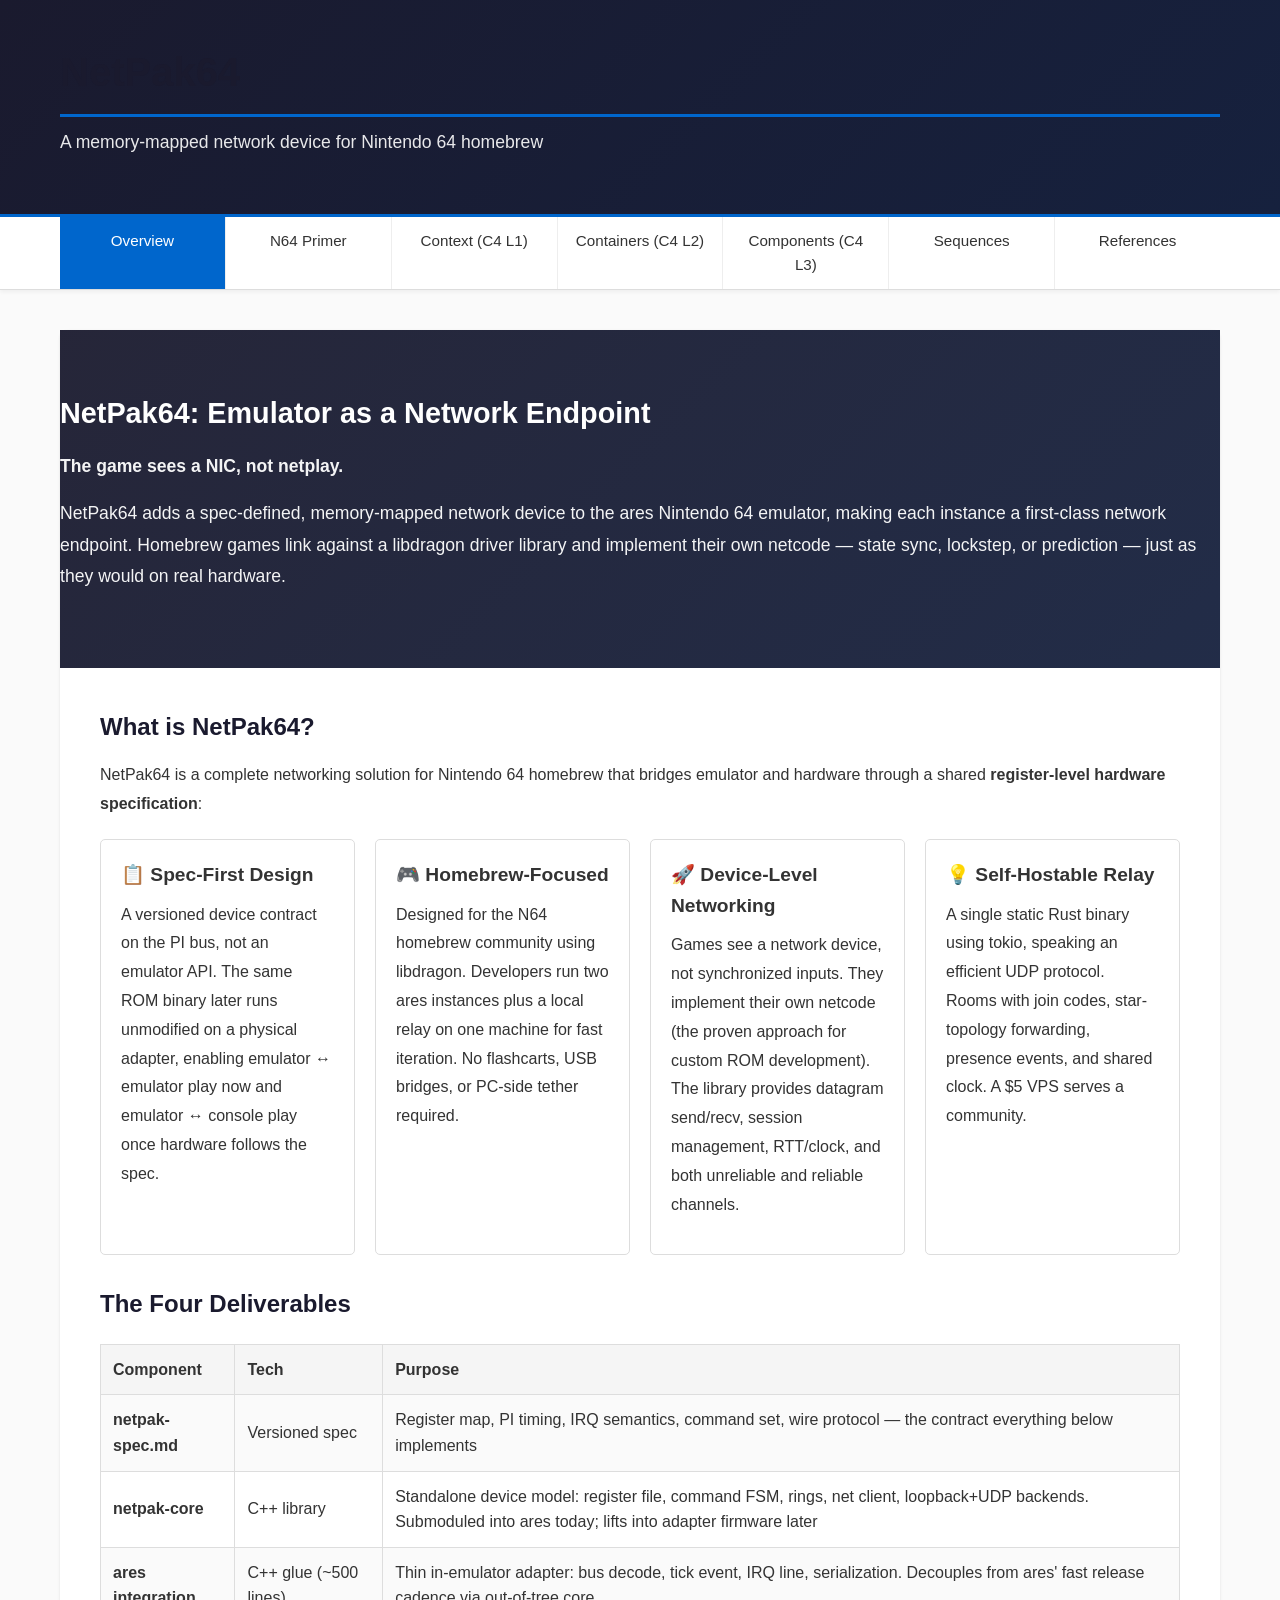
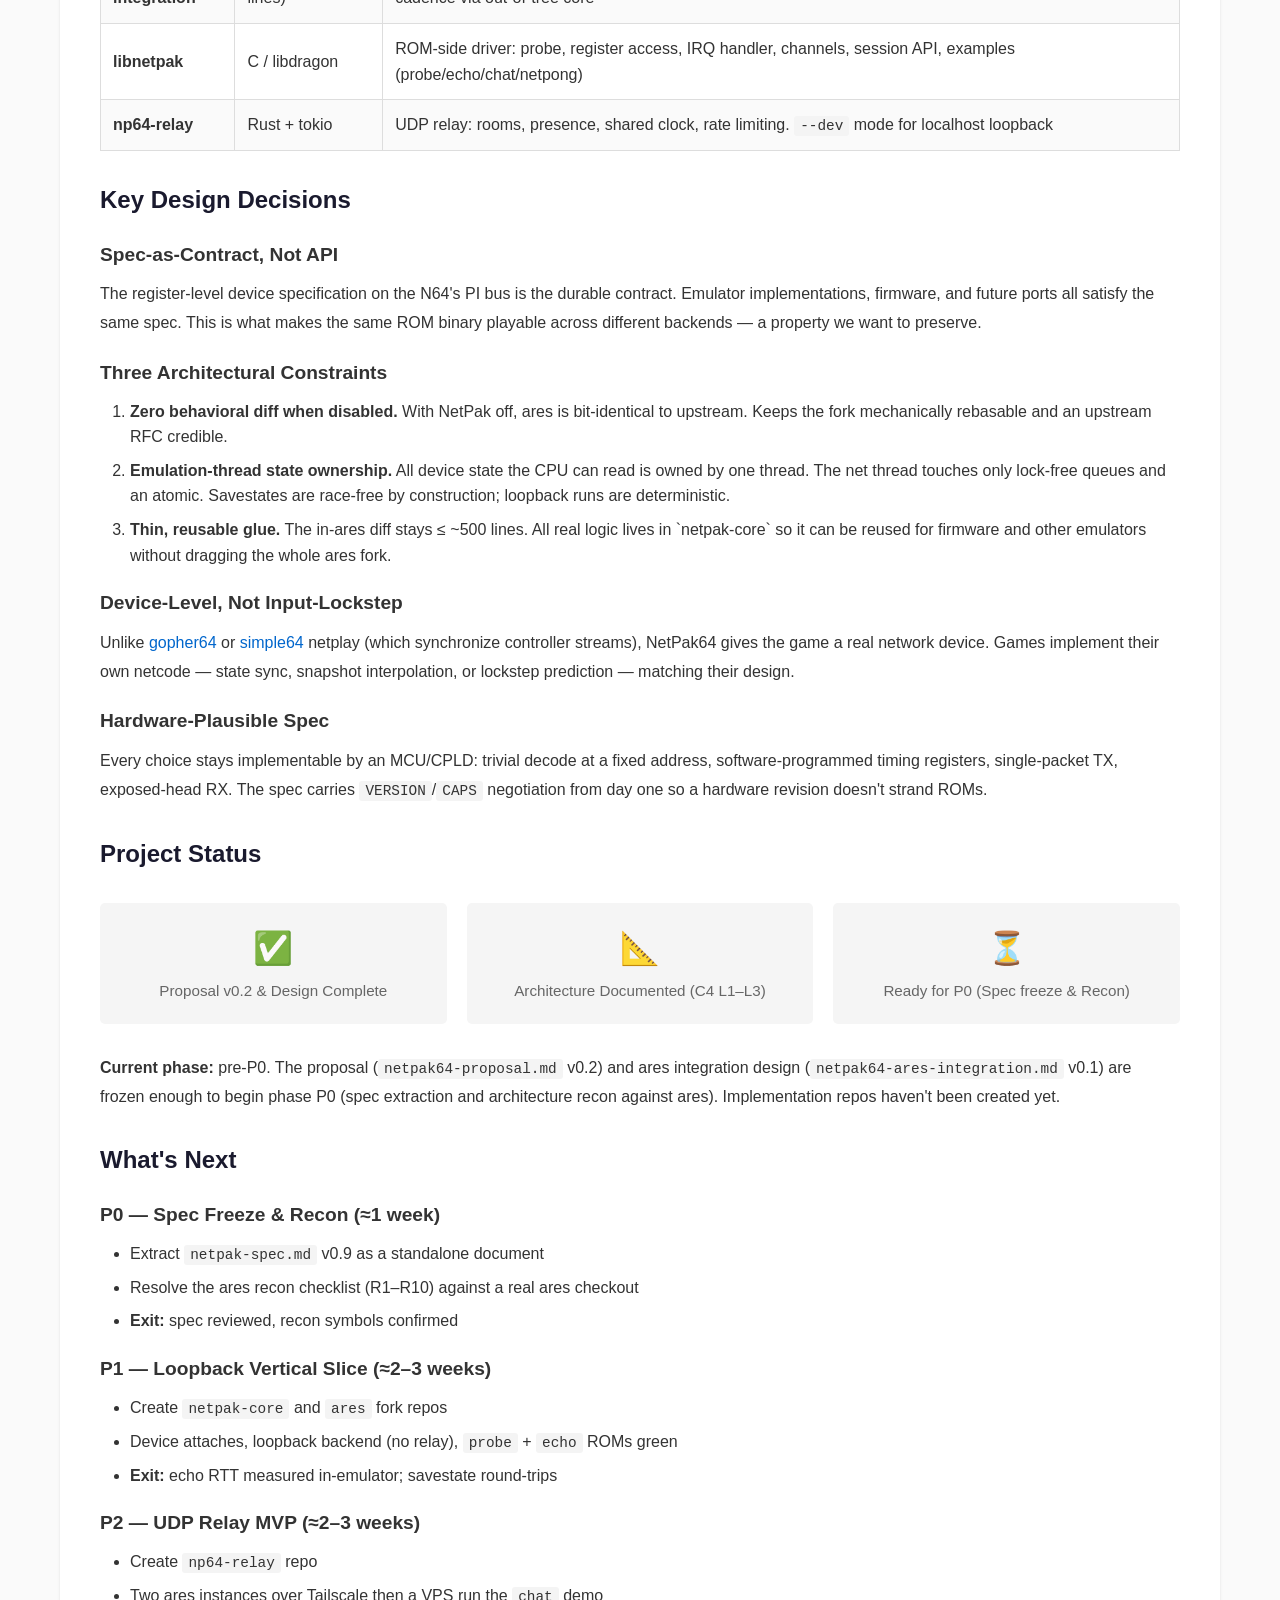
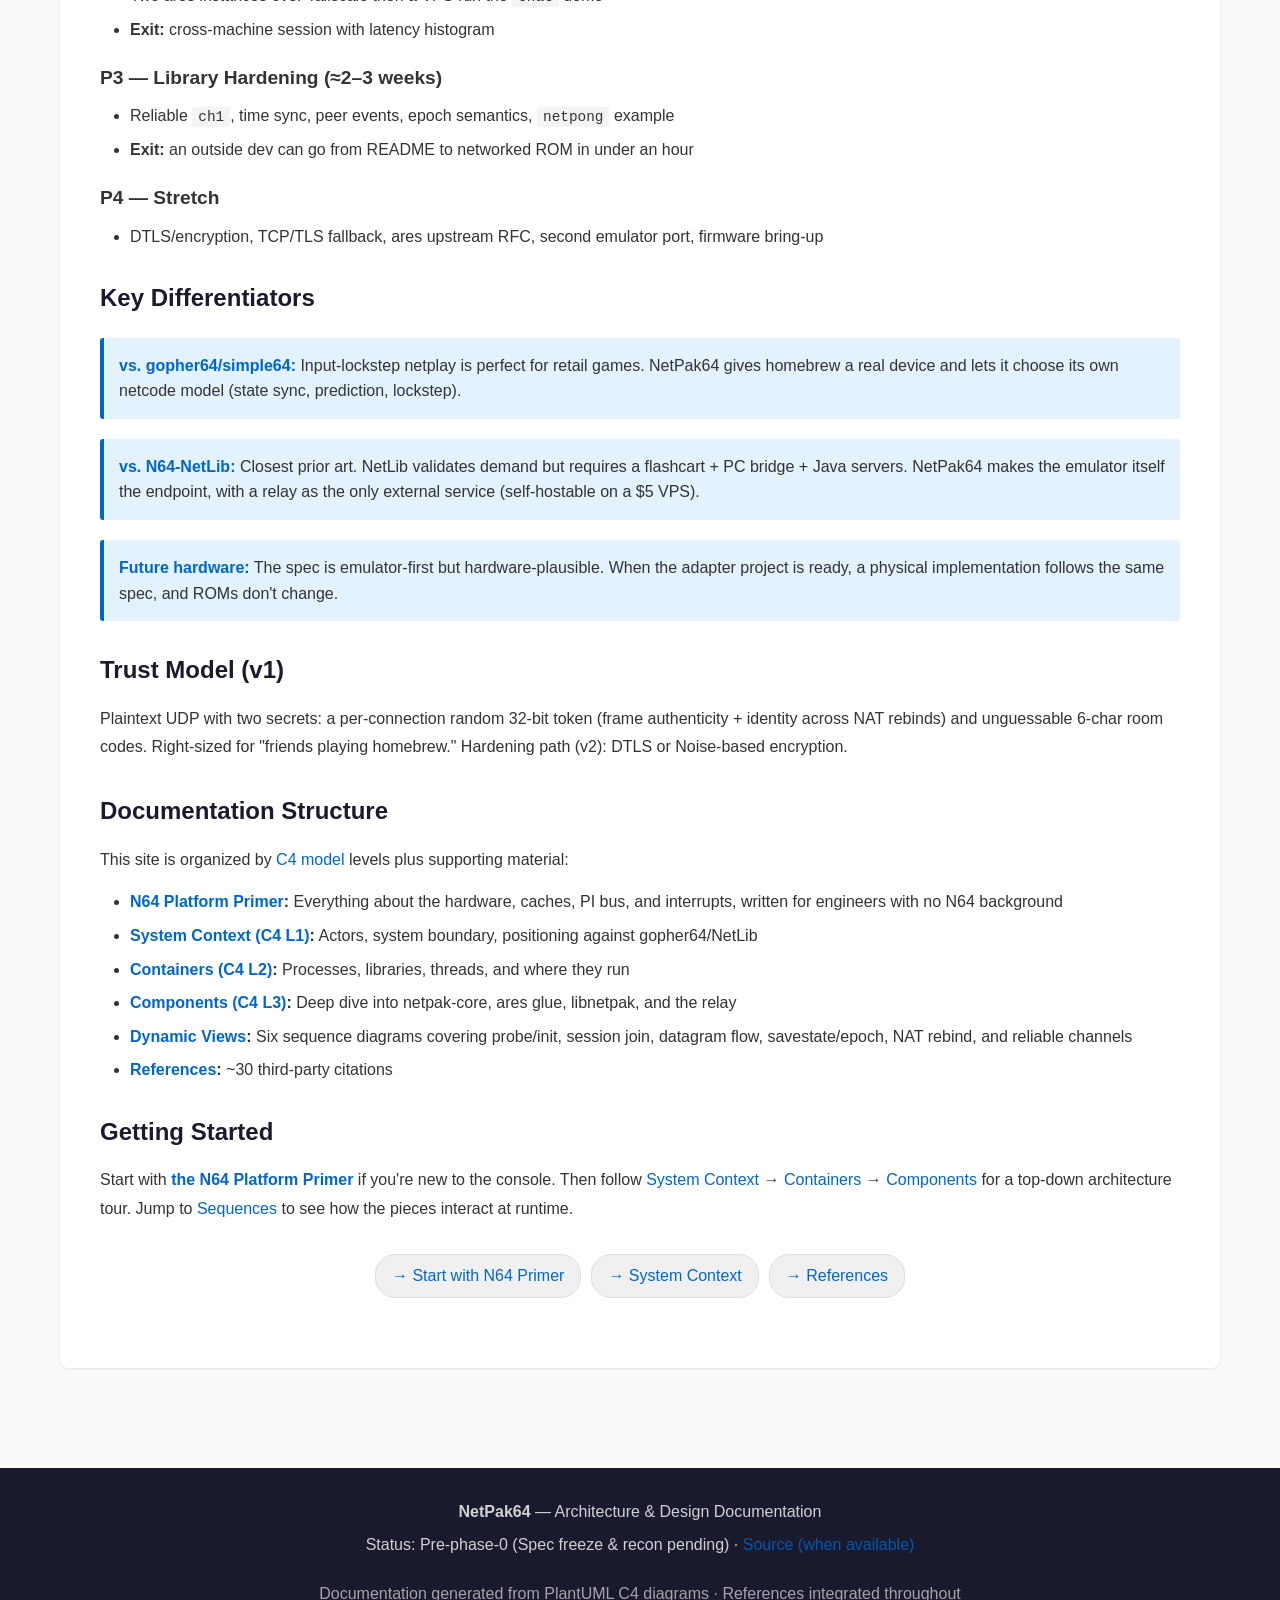
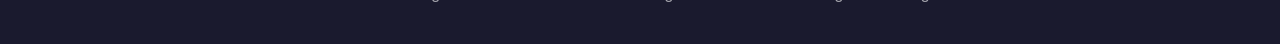
==== docs/web/index.html @ bf60f9bc "NetPak64 hub: spec v0.9, proposal, architecture docs, ares glue staging, roadmap Project hub at end " ====
<!DOCTYPE html>
<html lang="en">
<head>
  <meta charset="UTF-8">
  <meta name="viewport" content="width=device-width, initial-scale=1.0">
  <title>NetPak64 — Architecture & Documentation</title>
  <link rel="stylesheet" href="assets/style.css">
</head>
<body>
  <header>
    <div class="container">
      <h1>NetPak64</h1>
      <p>A memory-mapped network device for Nintendo 64 homebrew</p>
    </div>
  </header>

  <nav>
    <div class="container">
      <a href="index.html" class="active">Overview</a>
      <a href="00-primer.html">N64 Primer</a>
      <a href="01-context.html">Context (C4 L1)</a>
      <a href="02-containers.html">Containers (C4 L2)</a>
      <a href="03-components.html">Components (C4 L3)</a>
      <a href="04-dynamic.html">Sequences</a>
      <a href="05-references.html">References</a>
    </div>
  </nav>

  <main>
    <div class="container">
      <div class="content">
        <div class="intro-hero">
          <h2>NetPak64: Emulator as a Network Endpoint</h2>
          <p><strong>The game sees a NIC, not netplay.</strong></p>
          <p>NetPak64 adds a spec-defined, memory-mapped network device to the ares Nintendo 64 emulator, making each instance a first-class network endpoint. Homebrew games link against a libdragon driver library and implement their own netcode — state sync, lockstep, or prediction — just as they would on real hardware.</p>
        </div>

        <h2>What is NetPak64?</h2>
        <p>NetPak64 is a complete networking solution for Nintendo 64 homebrew that bridges emulator and hardware through a shared <strong>register-level hardware specification</strong>:</p>

        <div class="grid">
          <div class="card">
            <h3>📋 Spec-First Design</h3>
            <p>A versioned device contract on the PI bus, not an emulator API. The same ROM binary later runs unmodified on a physical adapter, enabling emulator ↔ emulator play now and emulator ↔ console play once hardware follows the spec.</p>
          </div>
          <div class="card">
            <h3>🎮 Homebrew-Focused</h3>
            <p>Designed for the N64 homebrew community using libdragon. Developers run two ares instances plus a local relay on one machine for fast iteration. No flashcarts, USB bridges, or PC-side tether required.</p>
          </div>
          <div class="card">
            <h3>🚀 Device-Level Networking</h3>
            <p>Games see a network device, not synchronized inputs. They implement their own netcode (the proven approach for custom ROM development). The library provides datagram send/recv, session management, RTT/clock, and both unreliable and reliable channels.</p>
          </div>
          <div class="card">
            <h3>💡 Self-Hostable Relay</h3>
            <p>A single static Rust binary using tokio, speaking an efficient UDP protocol. Rooms with join codes, star-topology forwarding, presence events, and shared clock. A $5 VPS serves a community.</p>
          </div>
        </div>

        <h2>The Four Deliverables</h2>
        <table>
          <tr>
            <th>Component</th>
            <th>Tech</th>
            <th>Purpose</th>
          </tr>
          <tr>
            <td><strong>netpak-spec.md</strong></td>
            <td>Versioned spec</td>
            <td>Register map, PI timing, IRQ semantics, command set, wire protocol — the contract everything below implements</td>
          </tr>
          <tr>
            <td><strong>netpak-core</strong></td>
            <td>C++ library</td>
            <td>Standalone device model: register file, command FSM, rings, net client, loopback+UDP backends. Submoduled into ares today; lifts into adapter firmware later</td>
          </tr>
          <tr>
            <td><strong>ares integration</strong></td>
            <td>C++ glue (~500 lines)</td>
            <td>Thin in-emulator adapter: bus decode, tick event, IRQ line, serialization. Decouples from ares' fast release cadence via out-of-tree core</td>
          </tr>
          <tr>
            <td><strong>libnetpak</strong></td>
            <td>C / libdragon</td>
            <td>ROM-side driver: probe, register access, IRQ handler, channels, session API, examples (probe/echo/chat/netpong)</td>
          </tr>
          <tr>
            <td><strong>np64-relay</strong></td>
            <td>Rust + tokio</td>
            <td>UDP relay: rooms, presence, shared clock, rate limiting. <code>--dev</code> mode for localhost loopback</td>
          </tr>
        </table>

        <h2>Key Design Decisions</h2>

        <h3>Spec-as-Contract, Not API</h3>
        <p>The register-level device specification on the N64's PI bus is the durable contract. Emulator implementations, firmware, and future ports all satisfy the same spec. This is what makes the same ROM binary playable across different backends — a property we want to preserve.</p>

        <h3>Three Architectural Constraints</h3>
        <ol>
          <li><strong>Zero behavioral diff when disabled.</strong> With NetPak off, ares is bit-identical to upstream. Keeps the fork mechanically rebasable and an upstream RFC credible.</li>
          <li><strong>Emulation-thread state ownership.</strong> All device state the CPU can read is owned by one thread. The net thread touches only lock-free queues and an atomic. Savestates are race-free by construction; loopback runs are deterministic.</li>
          <li><strong>Thin, reusable glue.</strong> The in-ares diff stays ≤ ~500 lines. All real logic lives in `netpak-core` so it can be reused for firmware and other emulators without dragging the whole ares fork.</li>
        </ol>

        <h3>Device-Level, Not Input-Lockstep</h3>
        <p>Unlike <a href="https://github.com/gopher64/gopher64">gopher64</a> or <a href="https://github.com/simple64/simple64">simple64</a> netplay (which synchronize controller streams), NetPak64 gives the game a real network device. Games implement their own netcode — state sync, snapshot interpolation, or lockstep prediction — matching their design.</p>

        <h3>Hardware-Plausible Spec</h3>
        <p>Every choice stays implementable by an MCU/CPLD: trivial decode at a fixed address, software-programmed timing registers, single-packet TX, exposed-head RX. The spec carries <code>VERSION</code>/<code>CAPS</code> negotiation from day one so a hardware revision doesn't strand ROMs.</p>

        <h2>Project Status</h2>

        <div class="stats">
          <div class="stat">
            <div class="stat-number">✅</div>
            <div class="stat-label">Proposal v0.2 &amp; Design Complete</div>
          </div>
          <div class="stat">
            <div class="stat-number">📐</div>
            <div class="stat-label">Architecture Documented (C4 L1–L3)</div>
          </div>
          <div class="stat">
            <div class="stat-number">⏳</div>
            <div class="stat-label">Ready for P0 (Spec freeze &amp; Recon)</div>
          </div>
        </div>

        <p><strong>Current phase:</strong> pre-P0. The proposal (<code>netpak64-proposal.md</code> v0.2) and ares integration design (<code>netpak64-ares-integration.md</code> v0.1) are frozen enough to begin phase P0 (spec extraction and architecture recon against ares). Implementation repos haven't been created yet.</p>

        <h2>What's Next</h2>

        <h3>P0 — Spec Freeze & Recon (≈1 week)</h3>
        <ul>
          <li>Extract <code>netpak-spec.md</code> v0.9 as a standalone document</li>
          <li>Resolve the ares recon checklist (R1–R10) against a real ares checkout</li>
          <li><strong>Exit:</strong> spec reviewed, recon symbols confirmed</li>
        </ul>

        <h3>P1 — Loopback Vertical Slice (≈2–3 weeks)</h3>
        <ul>
          <li>Create <code>netpak-core</code> and <code>ares</code> fork repos</li>
          <li>Device attaches, loopback backend (no relay), <code>probe</code> + <code>echo</code> ROMs green</li>
          <li><strong>Exit:</strong> echo RTT measured in-emulator; savestate round-trips</li>
        </ul>

        <h3>P2 — UDP Relay MVP (≈2–3 weeks)</h3>
        <ul>
          <li>Create <code>np64-relay</code> repo</li>
          <li>Two ares instances over Tailscale then a VPS run the <code>chat</code> demo</li>
          <li><strong>Exit:</strong> cross-machine session with latency histogram</li>
        </ul>

        <h3>P3 — Library Hardening (≈2–3 weeks)</h3>
        <ul>
          <li>Reliable <code>ch1</code>, time sync, peer events, epoch semantics, <code>netpong</code> example</li>
          <li><strong>Exit:</strong> an outside dev can go from README to networked ROM in under an hour</li>
        </ul>

        <h3>P4 — Stretch</h3>
        <ul>
          <li>DTLS/encryption, TCP/TLS fallback, ares upstream RFC, second emulator port, firmware bring-up</li>
        </ul>

        <h2>Key Differentiators</h2>

        <div class="callout">
          <strong>vs. gopher64/simple64:</strong> Input-lockstep netplay is perfect for retail games. NetPak64 gives homebrew a real device and lets it choose its own netcode model (state sync, prediction, lockstep).
        </div>

        <div class="callout">
          <strong>vs. N64-NetLib:</strong> Closest prior art. NetLib validates demand but requires a flashcart + PC bridge + Java servers. NetPak64 makes the emulator itself the endpoint, with a relay as the only external service (self-hostable on a $5 VPS).
        </div>

        <div class="callout">
          <strong>Future hardware:</strong> The spec is emulator-first but hardware-plausible. When the adapter project is ready, a physical implementation follows the same spec, and ROMs don't change.
        </div>

        <h2>Trust Model (v1)</h2>
        <p>Plaintext UDP with two secrets: a per-connection random 32-bit token (frame authenticity + identity across NAT rebinds) and unguessable 6-char room codes. Right-sized for "friends playing homebrew." Hardening path (v2): DTLS or Noise-based encryption.</p>

        <h2>Documentation Structure</h2>
        <p>This site is organized by <a href="https://c4model.com/">C4 model</a> levels plus supporting material:</p>
        <ul>
          <li><strong><a href="00-primer.html">N64 Platform Primer</a>:</strong> Everything about the hardware, caches, PI bus, and interrupts, written for engineers with no N64 background</li>
          <li><strong><a href="01-context.html">System Context (C4 L1)</a>:</strong> Actors, system boundary, positioning against gopher64/NetLib</li>
          <li><strong><a href="02-containers.html">Containers (C4 L2)</a>:</strong> Processes, libraries, threads, and where they run</li>
          <li><strong><a href="03-components.html">Components (C4 L3)</a>:</strong> Deep dive into netpak-core, ares glue, libnetpak, and the relay</li>
          <li><strong><a href="04-dynamic.html">Dynamic Views</a>:</strong> Six sequence diagrams covering probe/init, session join, datagram flow, savestate/epoch, NAT rebind, and reliable channels</li>
          <li><strong><a href="05-references.html">References</a>:</strong> ~30 third-party citations</li>
        </ul>

        <h2>Getting Started</h2>
        <p>Start with <a href="00-primer.html"><strong>the N64 Platform Primer</strong></a> if you're new to the console. Then follow <a href="01-context.html">System Context</a> → <a href="02-containers.html">Containers</a> → <a href="03-components.html">Components</a> for a top-down architecture tour. Jump to <a href="04-dynamic.html">Sequences</a> to see how the pieces interact at runtime.</p>

        <div class="section-nav">
          <a href="00-primer.html">→ Start with N64 Primer</a>
          <a href="01-context.html">→ System Context</a>
          <a href="05-references.html">→ References</a>
        </div>
      </div>
    </div>
  </main>

  <footer>
    <div class="container">
      <p><strong>NetPak64</strong> — Architecture & Design Documentation</p>
      <p>Status: Pre-phase-0 (Spec freeze & recon pending) · <a href="https://github.com/n64brew/netpak64" style="color: #0066cc;">Source (when available)</a></p>
      <p style="margin-top: 20px; opacity: 0.6;">Documentation generated from PlantUML C4 diagrams · References integrated throughout</p>
    </div>
  </footer>
</body>
</html>
---- docs/web/assets/style.css ----
* {
  margin: 0;
  padding: 0;
  box-sizing: border-box;
}

body {
  font-family: -apple-system, BlinkMacSystemFont, "Segoe UI", Roboto, "Helvetica Neue", Arial, sans-serif;
  line-height: 1.6;
  color: #333;
  background: #fafafa;
}

a {
  color: #0066cc;
  text-decoration: none;
}

a:hover {
  text-decoration: underline;
}

.container {
  max-width: 1200px;
  margin: 0 auto;
  padding: 0 20px;
}

header {
  background: linear-gradient(135deg, #1a1a2e 0%, #16213e 100%);
  color: white;
  padding: 40px 0;
  border-bottom: 3px solid #0066cc;
}

header h1 {
  font-size: 2.5em;
  margin-bottom: 10px;
  font-weight: 700;
}

header p {
  font-size: 1.1em;
  opacity: 0.9;
}

nav {
  background: #fff;
  border-bottom: 1px solid #ddd;
  position: sticky;
  top: 0;
  z-index: 100;
  box-shadow: 0 2px 4px rgba(0, 0, 0, 0.05);
}

nav .container {
  display: flex;
  gap: 0;
}

nav a {
  flex: 1;
  padding: 12px 16px;
  color: #333;
  border-right: 1px solid #eee;
  text-align: center;
  font-size: 0.95em;
  transition: background 0.2s;
}

nav a:last-child {
  border-right: none;
}

nav a:hover {
  background: #f0f0f0;
  text-decoration: none;
}

nav a.active {
  background: #0066cc;
  color: white;
}

main {
  padding: 40px 0;
}

.content {
  background: white;
  padding: 40px;
  border-radius: 8px;
  box-shadow: 0 1px 3px rgba(0, 0, 0, 0.1);
}

h1 {
  font-size: 2em;
  margin-bottom: 20px;
  color: #1a1a2e;
  border-bottom: 3px solid #0066cc;
  padding-bottom: 10px;
}

h2 {
  font-size: 1.5em;
  margin-top: 30px;
  margin-bottom: 15px;
  color: #1a1a2e;
}

h2:first-child {
  margin-top: 0;
}

h3 {
  font-size: 1.2em;
  margin-top: 20px;
  margin-bottom: 10px;
  color: #333;
}

p {
  margin-bottom: 15px;
  line-height: 1.8;
}

ul, ol {
  margin-left: 30px;
  margin-bottom: 15px;
}

li {
  margin-bottom: 8px;
}

table {
  width: 100%;
  border-collapse: collapse;
  margin: 20px 0;
}

th, td {
  border: 1px solid #ddd;
  padding: 12px;
  text-align: left;
}

th {
  background: #f5f5f5;
  font-weight: 600;
}

tr:nth-child(even) {
  background: #fafafa;
}

code {
  background: #f4f4f4;
  padding: 2px 6px;
  border-radius: 3px;
  font-family: 'Monaco', 'Courier New', monospace;
  font-size: 0.9em;
}

pre {
  background: #f4f4f4;
  padding: 15px;
  border-radius: 5px;
  overflow-x: auto;
  margin: 20px 0;
  border-left: 4px solid #0066cc;
}

pre code {
  background: none;
  padding: 0;
}

.diagram {
  margin: 30px 0;
  text-align: center;
}

.diagram svg {
  max-width: 100%;
  height: auto;
  border: 1px solid #ddd;
  border-radius: 5px;
  background: white;
}

.diagram-caption {
  margin-top: 10px;
  font-style: italic;
  color: #666;
  font-size: 0.95em;
}

.callout {
  background: #e3f2fd;
  border-left: 4px solid #0066cc;
  padding: 15px;
  margin: 20px 0;
  border-radius: 3px;
}

.callout strong {
  color: #0066cc;
}

.grid {
  display: grid;
  grid-template-columns: repeat(auto-fit, minmax(250px, 1fr));
  gap: 20px;
  margin: 20px 0;
}

.card {
  background: white;
  border: 1px solid #ddd;
  padding: 20px;
  border-radius: 5px;
  transition: box-shadow 0.2s;
}

.card:hover {
  box-shadow: 0 4px 12px rgba(0, 0, 0, 0.1);
}

.card h3 {
  margin-top: 0;
}

.intro-hero {
  background: linear-gradient(135deg, rgba(26, 26, 46, 0.95) 0%, rgba(22, 33, 62, 0.95) 100%);
  color: white;
  padding: 60px 0;
  margin: -40px -40px 40px -40px;
}

.intro-hero h2 {
  color: white;
  border: none;
  padding-bottom: 0;
  font-size: 1.8em;
  margin-top: 0;
}

.intro-hero p {
  font-size: 1.1em;
  opacity: 0.95;
}

.stats {
  display: grid;
  grid-template-columns: repeat(auto-fit, minmax(150px, 1fr));
  gap: 20px;
  margin: 30px 0;
}

.stat {
  background: #f5f5f5;
  padding: 20px;
  border-radius: 5px;
  text-align: center;
}

.stat-number {
  font-size: 2em;
  font-weight: 700;
  color: #0066cc;
}

.stat-label {
  color: #666;
  margin-top: 5px;
  font-size: 0.95em;
}

footer {
  background: #1a1a2e;
  color: white;
  padding: 30px 0;
  margin-top: 60px;
  text-align: center;
}

footer p {
  margin-bottom: 5px;
  opacity: 0.8;
}

.breadcrumb {
  font-size: 0.9em;
  color: #666;
  margin-bottom: 20px;
}

.breadcrumb a {
  color: #0066cc;
}

.section-nav {
  display: flex;
  gap: 10px;
  margin: 30px 0;
  flex-wrap: wrap;
  justify-content: center;
}

.section-nav a {
  display: inline-block;
  padding: 8px 16px;
  background: #f0f0f0;
  border-radius: 20px;
  color: #0066cc;
  border: 1px solid #ddd;
  transition: all 0.2s;
}

.section-nav a:hover {
  background: #0066cc;
  color: white;
  text-decoration: none;
}

@media (max-width: 768px) {
  header h1 {
    font-size: 1.8em;
  }

  nav .container {
    flex-wrap: wrap;
  }

  nav a {
    flex: 0 1 calc(50% - 5px);
  }

  .content {
    padding: 20px;
  }

  h1 {
    font-size: 1.5em;
  }

  h2 {
    font-size: 1.2em;
  }

  table {
    font-size: 0.9em;
  }

  th, td {
    padding: 8px;
  }
}
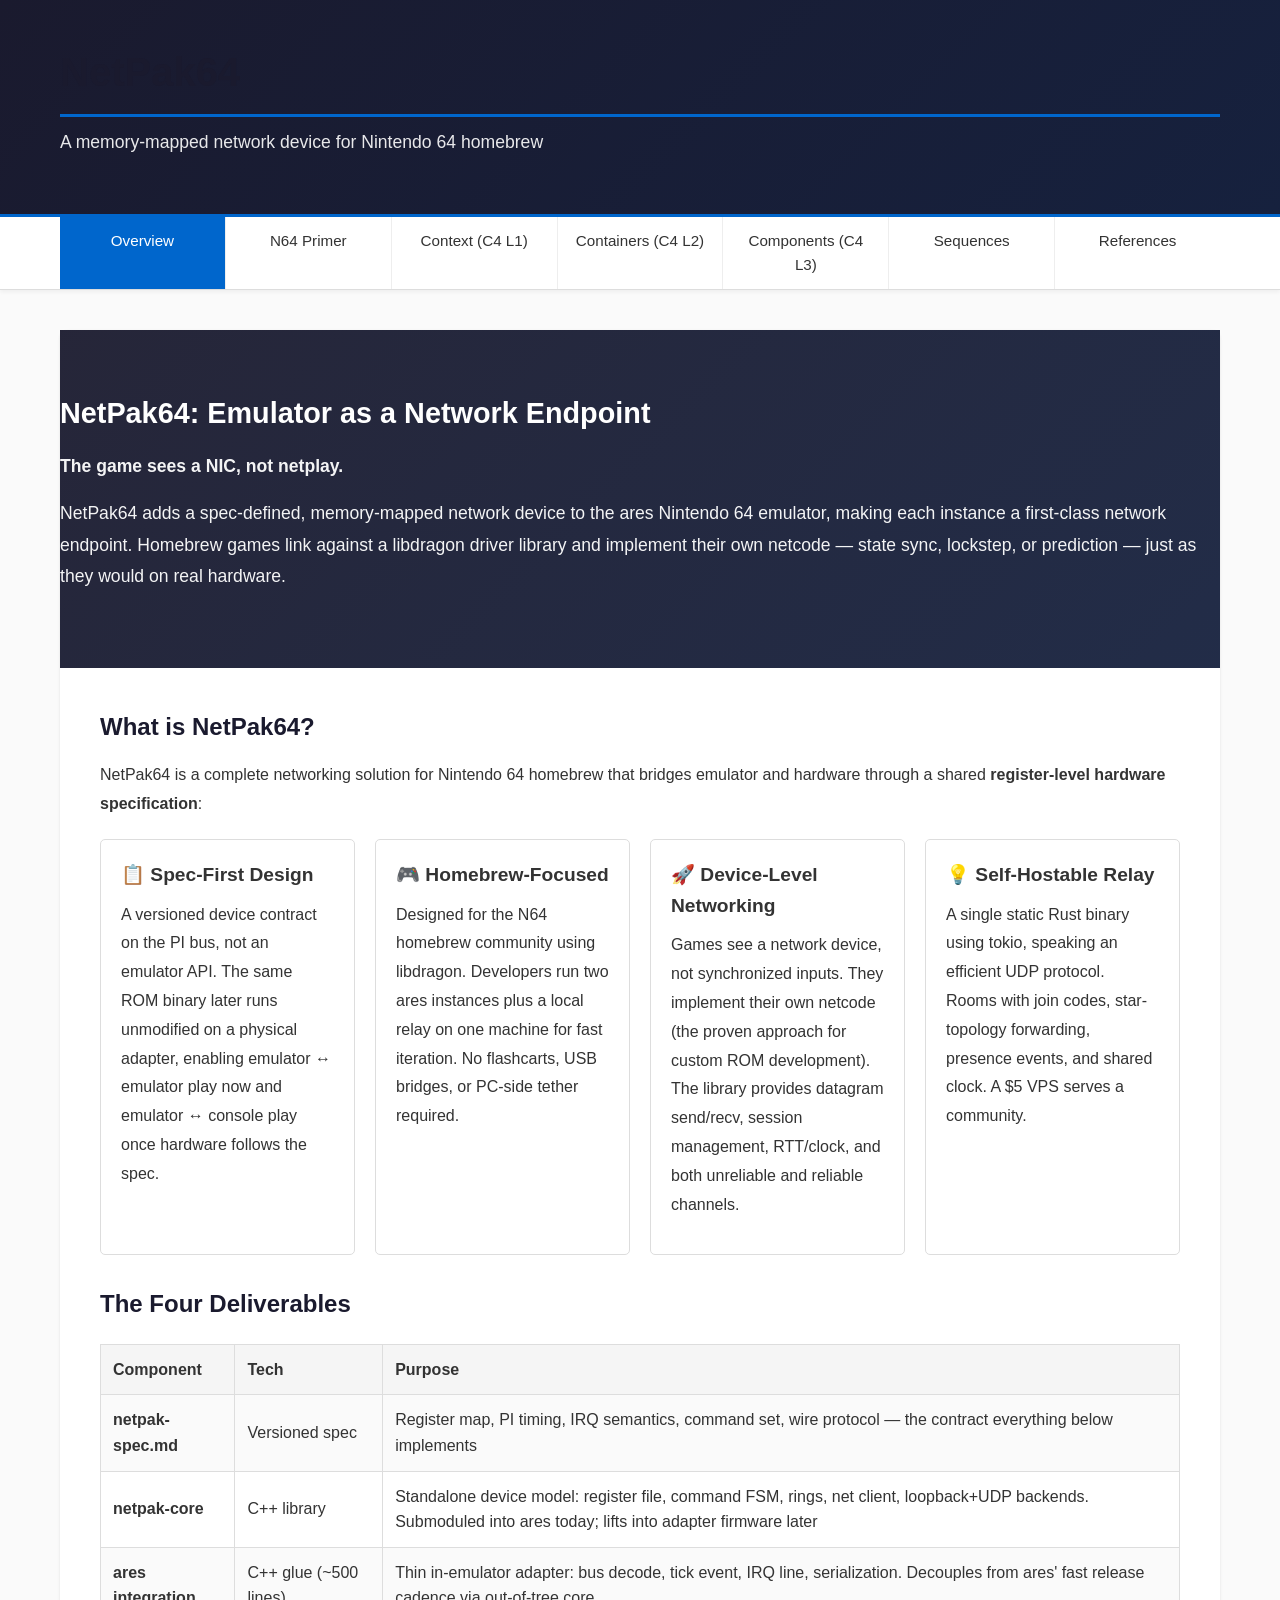
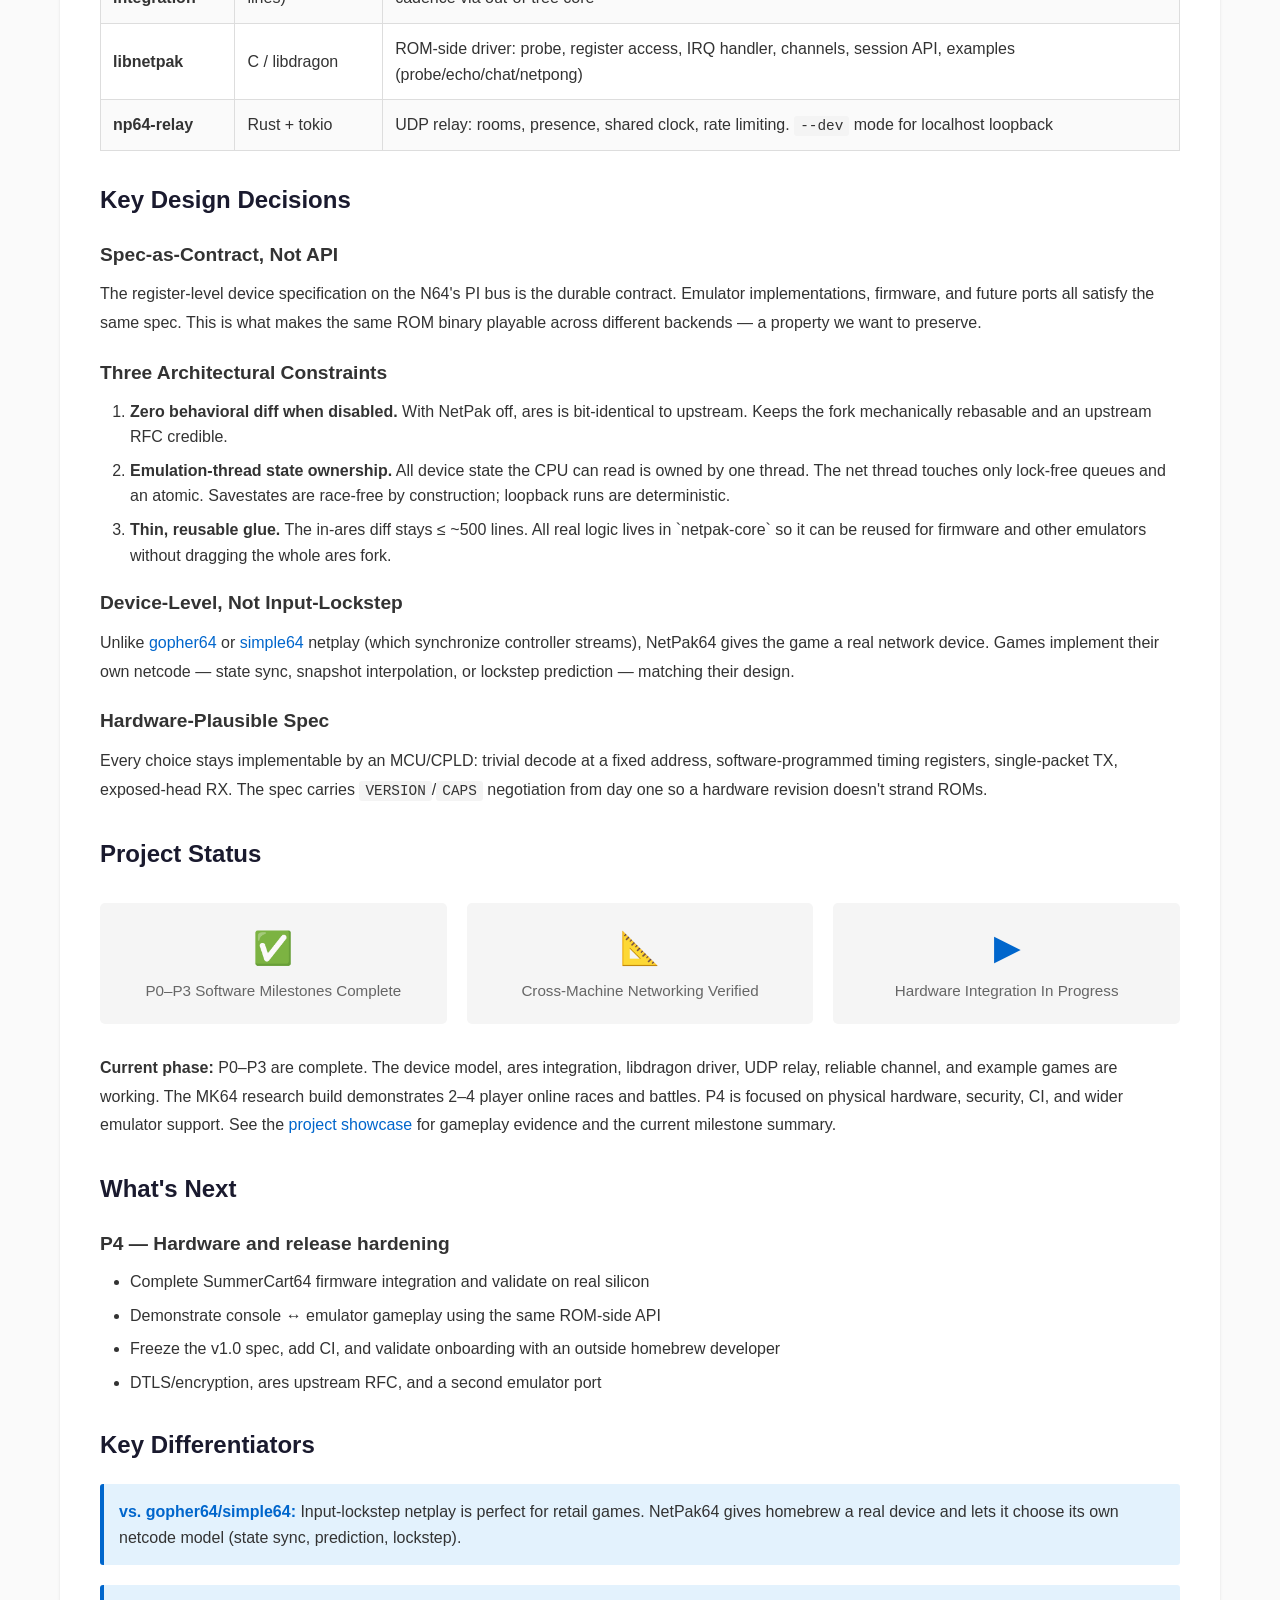
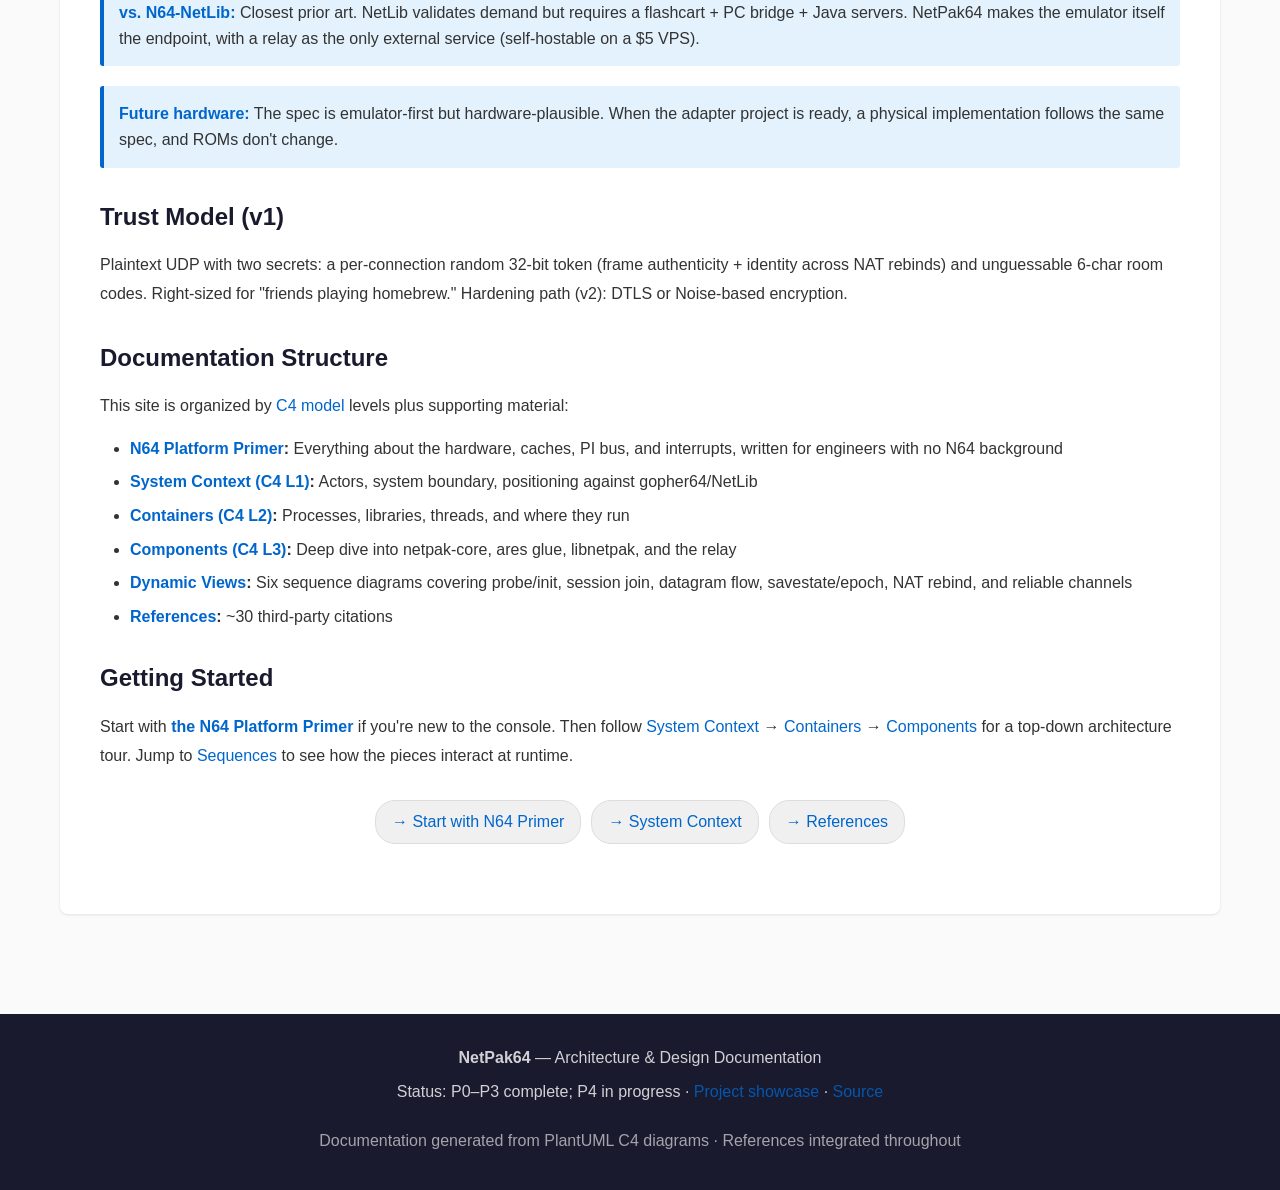
==== commit 59b495a6: "docs: publish NetPak64 project showcase" ====
--- a/docs/web/index.html
+++ b/docs/web/index.html
@@ -114,52 +114,34 @@
         <div class="stats">
           <div class="stat">
             <div class="stat-number">✅</div>
-            <div class="stat-label">Proposal v0.2 &amp; Design Complete</div>
+            <div class="stat-label">P0–P3 Software Milestones Complete</div>
           </div>
           <div class="stat">
             <div class="stat-number">📐</div>
-            <div class="stat-label">Architecture Documented (C4 L1–L3)</div>
+            <div class="stat-label">Cross-Machine Networking Verified</div>
           </div>
           <div class="stat">
-            <div class="stat-number">⏳</div>
-            <div class="stat-label">Ready for P0 (Spec freeze &amp; Recon)</div>
+            <div class="stat-number">▶</div>
+            <div class="stat-label">Hardware Integration In Progress</div>
           </div>
         </div>
 
-        <p><strong>Current phase:</strong> pre-P0. The proposal (<code>netpak64-proposal.md</code> v0.2) and ares integration design (<code>netpak64-ares-integration.md</code> v0.1) are frozen enough to begin phase P0 (spec extraction and architecture recon against ares). Implementation repos haven't been created yet.</p>
+        <p><strong>Current phase:</strong> P0–P3 are complete. The device model,
+        ares integration, libdragon driver, UDP relay, reliable channel, and
+        example games are working. The MK64 research build demonstrates 2–4
+        player online races and battles. P4 is focused on physical hardware,
+        security, CI, and wider emulator support. See the
+        <a href="../index.html">project showcase</a> for gameplay evidence and
+        the current milestone summary.</p>
 
         <h2>What's Next</h2>
 
-        <h3>P0 — Spec Freeze & Recon (≈1 week)</h3>
+        <h3>P4 — Hardware and release hardening</h3>
         <ul>
-          <li>Extract <code>netpak-spec.md</code> v0.9 as a standalone document</li>
-          <li>Resolve the ares recon checklist (R1–R10) against a real ares checkout</li>
-          <li><strong>Exit:</strong> spec reviewed, recon symbols confirmed</li>
-        </ul>
-
-        <h3>P1 — Loopback Vertical Slice (≈2–3 weeks)</h3>
-        <ul>
-          <li>Create <code>netpak-core</code> and <code>ares</code> fork repos</li>
-          <li>Device attaches, loopback backend (no relay), <code>probe</code> + <code>echo</code> ROMs green</li>
-          <li><strong>Exit:</strong> echo RTT measured in-emulator; savestate round-trips</li>
-        </ul>
-
-        <h3>P2 — UDP Relay MVP (≈2–3 weeks)</h3>
-        <ul>
-          <li>Create <code>np64-relay</code> repo</li>
-          <li>Two ares instances over Tailscale then a VPS run the <code>chat</code> demo</li>
-          <li><strong>Exit:</strong> cross-machine session with latency histogram</li>
-        </ul>
-
-        <h3>P3 — Library Hardening (≈2–3 weeks)</h3>
-        <ul>
-          <li>Reliable <code>ch1</code>, time sync, peer events, epoch semantics, <code>netpong</code> example</li>
-          <li><strong>Exit:</strong> an outside dev can go from README to networked ROM in under an hour</li>
-        </ul>
-
-        <h3>P4 — Stretch</h3>
-        <ul>
-          <li>DTLS/encryption, TCP/TLS fallback, ares upstream RFC, second emulator port, firmware bring-up</li>
+          <li>Complete SummerCart64 firmware integration and validate on real silicon</li>
+          <li>Demonstrate console ↔ emulator gameplay using the same ROM-side API</li>
+          <li>Freeze the v1.0 spec, add CI, and validate onboarding with an outside homebrew developer</li>
+          <li>DTLS/encryption, ares upstream RFC, and a second emulator port</li>
         </ul>
 
         <h2>Key Differentiators</h2>
@@ -205,7 +187,7 @@
   <footer>
     <div class="container">
       <p><strong>NetPak64</strong> — Architecture & Design Documentation</p>
-      <p>Status: Pre-phase-0 (Spec freeze & recon pending) · <a href="https://github.com/n64brew/netpak64" style="color: #0066cc;">Source (when available)</a></p>
+      <p>Status: P0–P3 complete; P4 in progress · <a href="../index.html" style="color: #0066cc;">Project showcase</a> · <a href="https://github.com/jsuppe/netpak64" style="color: #0066cc;">Source</a></p>
       <p style="margin-top: 20px; opacity: 0.6;">Documentation generated from PlantUML C4 diagrams · References integrated throughout</p>
     </div>
   </footer>
